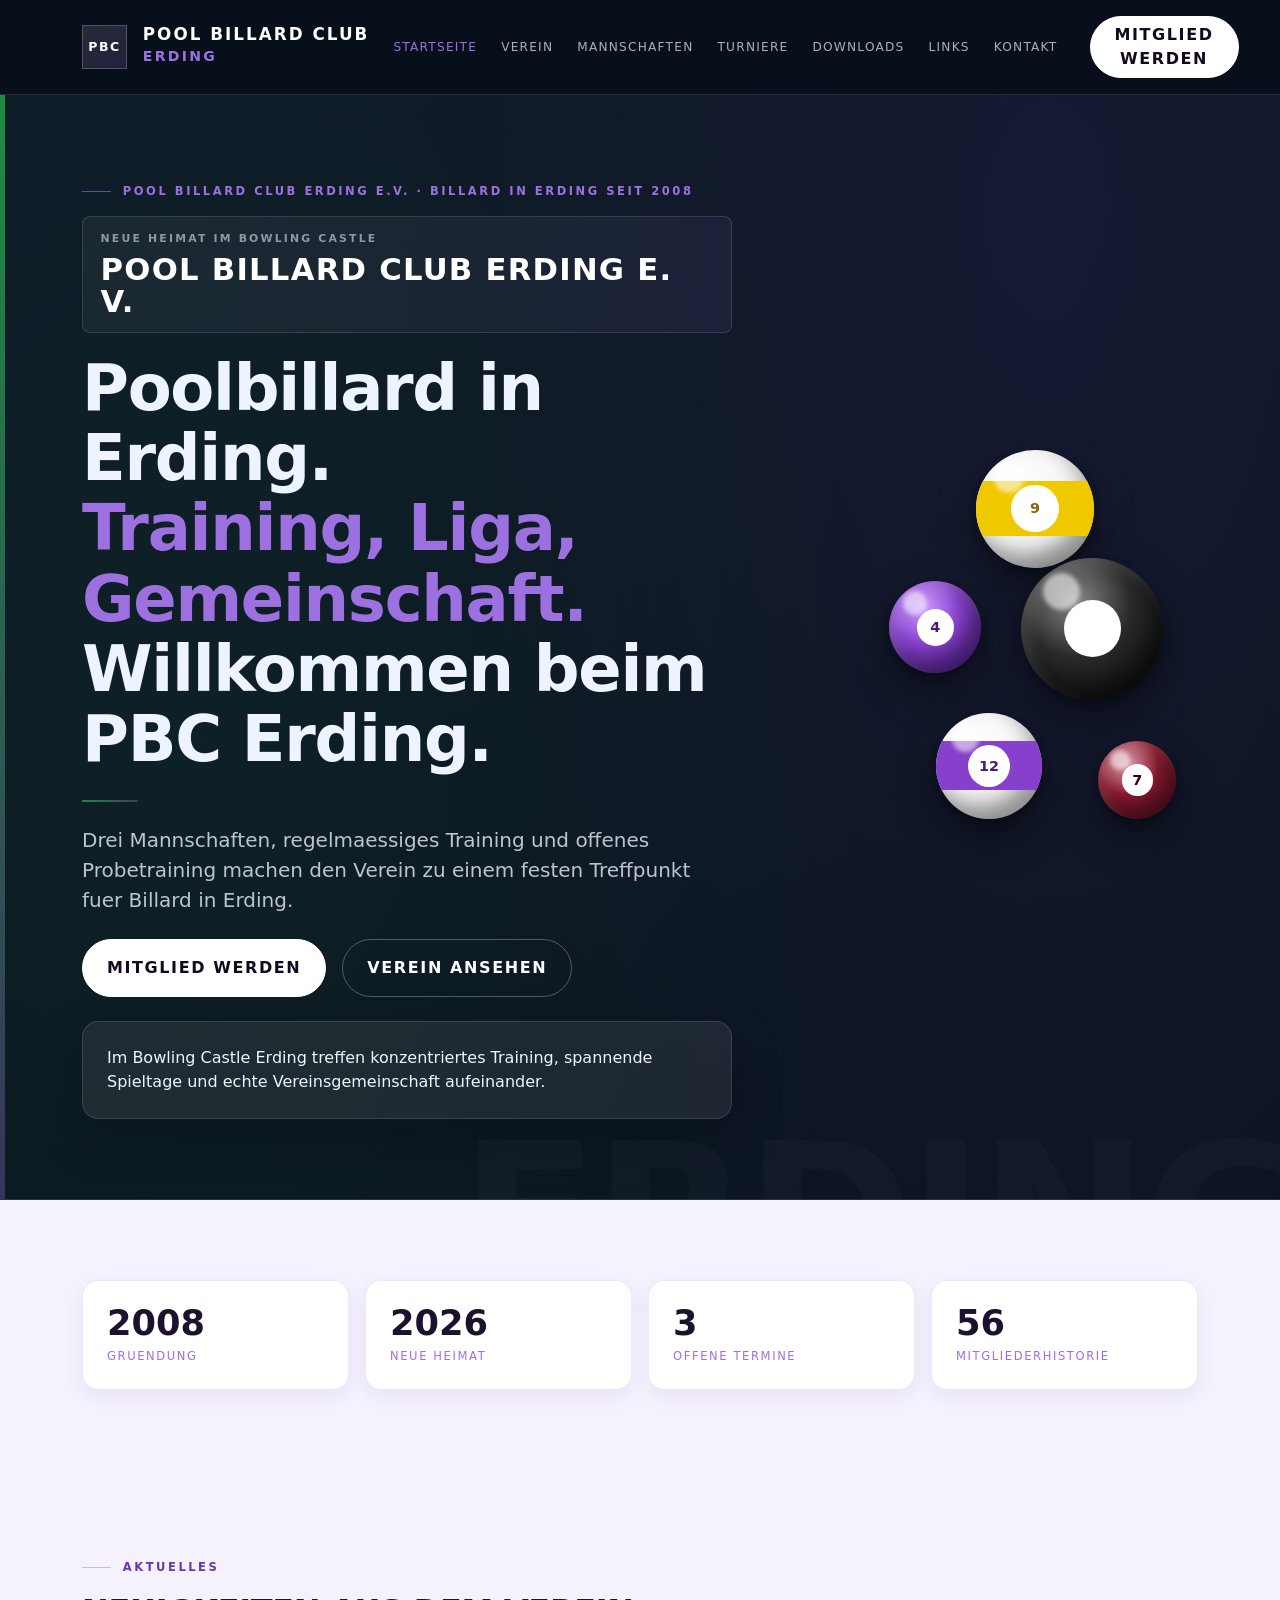
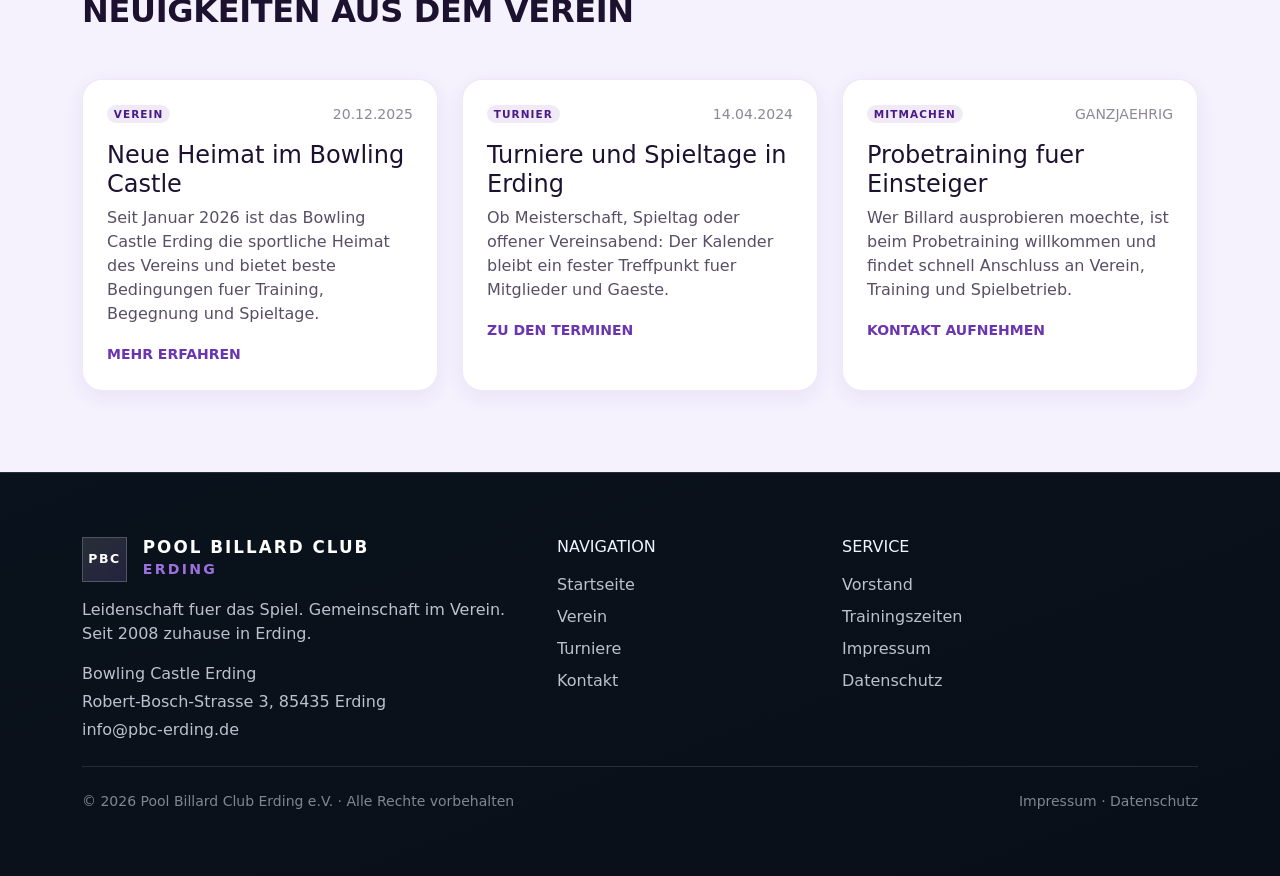
==== index.html @ 635327d1 "Initial commit: PBC Erding website" ====
<!DOCTYPE html>
<html lang="de">
<head>
    <meta charset="UTF-8">
  <meta name="viewport" content="width=device-width, initial-scale=1.0">
  <link rel="preconnect" href="https://cdn.jsdelivr.net">
  <link href="https://cdn.jsdelivr.net/npm/bootstrap@5.3.8/dist/css/bootstrap.min.css" rel="stylesheet">
  <link rel="stylesheet" href="assets/css/site.css">
  <script src="https://cdn.jsdelivr.net/npm/bootstrap@5.3.8/dist/js/bootstrap.bundle.min.js" defer></script>
  <script src="assets/js/site.js" defer></script>
  <title>PBC Erding</title>
  <meta name="description" content="Pool Billard Club Erding e.V. im Bowling Castle Erding. Training, Vereinsleben und Probetraining in Erding.">
</head>
<body>
  <div class="site-shell">
    <div data-include="includes/header.inc.html"></div>
    <main>
      <section class="hero">
        <div class="hero-bar"></div>
        <div class="container">
          <div class="hero-layout">
            <div class="hero-copy">
              <div class="eyebrow">Pool Billard Club Erding e.V. · Billard in Erding seit 2008</div>
              <div class="hero-clubname-wrap">
                <div class="hero-clubname-label">Neue Heimat im Bowling Castle</div>
                <div class="hero-clubname">POOL BILLARD CLUB ERDING E. V.</div>
              </div>
              <h1>Poolbillard in Erding.<br><span class="text-pbc-accent">Training, Liga, Gemeinschaft.</span><br>Willkommen beim PBC Erding.</h1>
              <div class="hero-divider"></div>
              <p class="fs-5 text-pbc-soft">Drei Mannschaften, regelmaessiges Training und offenes Probetraining machen den Verein zu einem festen Treffpunkt fuer Billard in Erding.</p>
              <div class="d-flex flex-wrap gap-3 mt-4">
                <a class="btn btn-pbc-primary rounded-pill px-4 py-3" href="kontakt.html#mitgliedschaft">Mitglied werden</a>
                <a class="btn btn-pbc-outline rounded-pill px-4 py-3" href="verein.html">Verein ansehen</a>
              </div>
              <div class="editor-note rounded-4 p-4 mt-4">Im Bowling Castle Erding treffen konzentriertes Training, spannende Spieltage und echte Vereinsgemeinschaft aufeinander.</div>
            </div>

            <div class="hero-visual" aria-hidden="true">
              <div class="pool-ball ball-9 stripe-9"><span>9</span></div>
              <div class="pool-ball ball-4 solid-4"><span>4</span></div>
              <div class="pool-ball ball-8 eight"><span>8</span></div>
              <div class="pool-ball ball-12 stripe-12"><span>12</span></div>
              <div class="pool-ball ball-7 solid-7"><span>7</span></div>
            </div>
          </div>
        </div>
      </section>

      <section class="section-block bg-pbc-light">
        <div class="container">
          <div class="row g-3">
            <div class="col-6 col-lg-3"><div class="pbc-stat rounded-4 p-4 h-100"><strong>2008</strong><span>Gruendung</span></div></div>
            <div class="col-6 col-lg-3"><div class="pbc-stat rounded-4 p-4 h-100"><strong>2026</strong><span>Neue Heimat</span></div></div>
            <div class="col-6 col-lg-3"><div class="pbc-stat rounded-4 p-4 h-100"><strong>3</strong><span>Offene Termine</span></div></div>
            <div class="col-6 col-lg-3"><div class="pbc-stat rounded-4 p-4 h-100"><strong>56</strong><span>Mitgliederhistorie</span></div></div>
          </div>
        </div>
      </section>

      <section class="section-block bg-pbc-light border-top border-bottom border-pbc">
        <div class="container">
          <div class="mb-5">
            <div class="section-label">Aktuelles</div>
            <h2 class="section-title mt-3 mb-0">Neuigkeiten aus dem Verein</h2>
          </div>
          <div class="row g-4">
            <div class="col-lg-4">
              <article class="pbc-card p-4 h-100">
                <div class="d-flex justify-content-between align-items-center mb-3 small text-pbc-muted text-uppercase"><span class="badge badge-pbc rounded-pill">Verein</span><span>20.12.2025</span></div>
                <h3 class="h4">Neue Heimat im Bowling Castle</h3>
                <p class="text-pbc-soft">Seit Januar 2026 ist das Bowling Castle Erding die sportliche Heimat des Vereins und bietet beste Bedingungen fuer Training, Begegnung und Spieltage.</p>
                <a class="text-pbc-accent text-uppercase fw-semibold small" href="verein.html">Mehr erfahren</a>
              </article>
            </div>
            <div class="col-lg-4">
              <article class="pbc-card p-4 h-100">
                <div class="d-flex justify-content-between align-items-center mb-3 small text-pbc-muted text-uppercase"><span class="badge badge-pbc rounded-pill">Turnier</span><span>14.04.2024</span></div>
                <h3 class="h4">Turniere und Spieltage in Erding</h3>
                <p class="text-pbc-soft">Ob Meisterschaft, Spieltag oder offener Vereinsabend: Der Kalender bleibt ein fester Treffpunkt fuer Mitglieder und Gaeste.</p>
                <a class="text-pbc-accent text-uppercase fw-semibold small" href="turniere.html">Zu den Terminen</a>
              </article>
            </div>
            <div class="col-lg-4">
              <article class="pbc-card p-4 h-100">
                <div class="d-flex justify-content-between align-items-center mb-3 small text-pbc-muted text-uppercase"><span class="badge badge-pbc rounded-pill">Mitmachen</span><span>Ganzjaehrig</span></div>
                <h3 class="h4">Probetraining fuer Einsteiger</h3>
                <p class="text-pbc-soft">Wer Billard ausprobieren moechte, ist beim Probetraining willkommen und findet schnell Anschluss an Verein, Training und Spielbetrieb.</p>
                <a class="text-pbc-accent text-uppercase fw-semibold small" href="kontakt.html">Kontakt aufnehmen</a>
              </article>
            </div>
          </div>
        </div>
      </section>
    </main>
    <div data-include="includes/footer.inc.html"></div>
  </div>
</body>
</html>
---- assets/css/site.css ----
/* ============================================================
   PBC ERDING — site.css
   ============================================================ */

/* === DESIGN TOKENS === */
:root {
  --pbc-bg:           #0e1927;
  --pbc-bg-soft:      #16253a;
  --pbc-panel:        rgba(255, 255, 255, 0.07);
  --pbc-panel-strong: rgba(255, 255, 255, 0.12);
  --pbc-border:       rgba(255, 255, 255, 0.12);
  --pbc-text:         #eef4ff;
  --pbc-text-soft:    rgba(238, 244, 255, 0.78);
  --pbc-text-muted:   rgba(238, 244, 255, 0.52);
  --pbc-accent:       #9d70e0;
  --pbc-accent-strong:#7c3aed;
  --pbc-green:        #1e8c40;
  --pbc-shadow:       0 20px 48px rgba(0, 8, 20, 0.32);
}

html { scroll-behavior: smooth; }

body {
  background:
    radial-gradient(ellipse at 15% 30%, rgba(30, 140, 64, 0.09), transparent 44%),
    radial-gradient(ellipse at 82% 10%, rgba(107, 53, 176, 0.11), transparent 40%),
    linear-gradient(160deg, #0e1927 0%, #080f18 100%);
  color: var(--pbc-text);
}

a { color: inherit; text-decoration: none; }

.site-shell { position: relative; z-index: 1; }

/* === HEADER === */
.site-header {
  background: rgba(8, 15, 26, 0.94);
  backdrop-filter: blur(16px);
  border-bottom: 1px solid var(--pbc-border);
}

.bg-pbc-dark   { background: rgba(22, 37, 58, 0.82); }
.bg-pbc-deeper { background: rgba(8, 13, 22, 0.94);  }

.border-pbc        { border-color: var(--pbc-border) !important; }
.text-pbc-soft     { color: var(--pbc-text-soft)  !important; }
.text-pbc-muted    { color: var(--pbc-text-muted) !important; }
.text-pbc-accent   { color: var(--pbc-accent)     !important; }

/* === BRAND / NAVBAR === */
.navbar-brand-mark {
  width: 2.8rem;
  height: 2.8rem;
  display: inline-grid;
  place-items: center;
  border: 1px solid rgba(255, 255, 255, 0.20);
  background: linear-gradient(145deg, rgba(255,255,255,0.12), rgba(157,112,224,0.18));
  color: #fff;
  font-weight: 800;
  letter-spacing: 0.12em;
  font-size: 0.78rem;
}

.navbar-brand-copy strong,
.footer-brand strong {
  display: block;
  color: #fff;
  font-size: 1.05rem;
  line-height: 1;
  letter-spacing: 0.12em;
  text-transform: uppercase;
}

.navbar-brand-copy span,
.footer-brand span {
  display: block;
  margin-top: 0.2rem;
  color: var(--pbc-accent);
  font-size: 0.88rem;
  letter-spacing: 0.16em;
  text-transform: uppercase;
  font-weight: 600;
}

.navbar .nav-link {
  color: rgba(238, 244, 255, 0.70);
  text-transform: uppercase;
  letter-spacing: 0.10em;
  font-size: 0.76rem;
}

.navbar .nav-link:hover,
.navbar .nav-link.active { color: var(--pbc-accent); }

/* === BUTTONS === */
.btn-pbc-primary {
  background: #ffffff;
  color: #12091e;
  border: 1px solid #ffffff;
  text-transform: uppercase;
  letter-spacing: 0.10em;
  font-weight: 700;
  transition: background 0.18s, color 0.18s, border-color 0.18s;
}

.btn-pbc-primary:hover {
  background: var(--pbc-accent);
  border-color: var(--pbc-accent);
  color: #fff;
}

.btn-pbc-outline {
  border: 1px solid rgba(255, 255, 255, 0.28);
  color: #fff;
  text-transform: uppercase;
  letter-spacing: 0.10em;
  font-weight: 700;
  transition: border-color 0.18s, color 0.18s;
}

.btn-pbc-outline:hover {
  border-color: var(--pbc-accent);
  color: var(--pbc-accent);
}

/* === HERO === */
.hero {
  position: relative;
  min-height: calc(100vh - 76px);
  display: flex;
  align-items: center;
  overflow: hidden;
  border-bottom: 1px solid var(--pbc-border);
}

.hero::after {
  content: "ERDING";
  position: absolute;
  right: -2%;
  bottom: -10%;
  font-size: clamp(6rem, 16vw, 15rem);
  line-height: 0.88;
  color: rgba(255, 255, 255, 0.022);
  font-weight: 900;
  letter-spacing: -0.03em;
  pointer-events: none;
  user-select: none;
}

/* Accent bar — green for billiard feel */
.hero-bar {
  position: absolute;
  left: 0;
  top: 0;
  bottom: 0;
  width: 0.3rem;
  background: linear-gradient(180deg, #1e8c40 0%, rgba(157,112,224,0.30) 100%);
}

.hero-copy,
.page-hero-copy {
  max-width: 720px;
  padding-top: 5rem;
  padding-bottom: 5rem;
}

.page-hero { border-bottom: 1px solid var(--pbc-border); }

/* === LABELS & EYEBROWS === */
.eyebrow,
.section-label {
  display: inline-flex;
  align-items: center;
  gap: 0.75rem;
  color: var(--pbc-accent);
  text-transform: uppercase;
  letter-spacing: 0.22em;
  font-size: 0.72rem;
  font-weight: 700;
}

.eyebrow::before,
.section-label::before {
  content: "";
  width: 1.8rem;
  height: 1px;
  background: rgba(157, 112, 224, 0.60);
}

/* === HEADINGS === */
/* Hero & page headings: readable, not aggressive */
.hero h1 {
  margin-top: 1rem;
  font-size: clamp(2rem, 5.2vw, 4rem);
  font-weight: 700;
  letter-spacing: -0.02em;
  line-height: 1.10;
  /* No text-transform: uppercase – much friendlier */
}

.page-hero h1 {
  margin-top: 0.8rem;
  font-size: clamp(1.8rem, 4vw, 3.2rem);
  font-weight: 700;
  letter-spacing: -0.02em;
  line-height: 1.12;
}

.section-title {
  font-weight: 700;
  letter-spacing: -0.01em;
  text-transform: uppercase;
}

/* Divider line — with green accent */
.hero-divider {
  width: 3.5rem;
  height: 2px;
  margin: 1.6rem 0 1.4rem;
  background: linear-gradient(90deg, var(--pbc-green), rgba(157,112,224,0.35));
  border-radius: 2px;
}

/* === SECTIONS === */
.section-block { padding: 5rem 0; }

/* === PANELS & CARDS === */
.pbc-card,
.pbc-panel,
.pbc-timeline-item,
.pbc-stat,
.editor-note {
  background: var(--pbc-panel);
  border: 1px solid var(--pbc-border);
  box-shadow: var(--pbc-shadow);
}

.pbc-card { border-radius: 1.25rem; }

.pbc-stat strong {
  display: block;
  font-size: 2.2rem;
  font-weight: 700;
  line-height: 1;
}

.pbc-stat span {
  display: block;
  margin-top: 0.5rem;
  color: var(--pbc-accent);
  text-transform: uppercase;
  letter-spacing: 0.14em;
  font-size: 0.72rem;
}

.badge-pbc {
  background: rgba(255, 255, 255, 0.12);
  color: #fff;
  text-transform: uppercase;
  letter-spacing: 0.10em;
}

.list-divider > * + * { border-top: 1px solid var(--pbc-border); }

.pbc-timeline-item {
  position: relative;
  padding: 1.4rem 1.5rem 1.4rem 1.8rem;
}

.pbc-timeline-item::before {
  content: "";
  position: absolute;
  left: 0; top: 0; bottom: 0;
  width: 3px;
  background: linear-gradient(180deg, var(--pbc-green), var(--pbc-accent));
}

/* === FOOTER === */
.footer-shell { border-top: 1px solid var(--pbc-border); }
.footer-link:hover { color: var(--pbc-accent); }

/* === RESPONSIVE (dark sections) === */
@media (max-width: 991.98px) {
  .hero::after { right: -8%; font-size: 6rem; }
}


/* ============================================================
   LIGHT SECTIONS  — bright, friendly, high contrast
   ============================================================ */

.bg-pbc-light {
  /* Warm off-white with the faintest lavender tint */
  background: #f5f1fd;
  color: #1c1230;
}

.bg-pbc-light .section-title,
.bg-pbc-light h1,
.bg-pbc-light h2,
.bg-pbc-light h3,
.bg-pbc-light strong {
  color: #1c1230;
}

.bg-pbc-light .section-label,
.bg-pbc-light .eyebrow,
.bg-pbc-light .text-pbc-accent {
  color: #6b35b0 !important;
}

.bg-pbc-light .section-label::before,
.bg-pbc-light .eyebrow::before {
  background: rgba(107, 53, 176, 0.30);
}

.bg-pbc-light .text-pbc-soft  { color: rgba(28, 18, 48, 0.74) !important; }
.bg-pbc-light .text-pbc-muted { color: rgba(28, 18, 48, 0.50) !important; }

.bg-pbc-light .pbc-card,
.bg-pbc-light .pbc-panel,
.bg-pbc-light .pbc-timeline-item,
.bg-pbc-light .pbc-stat,
.bg-pbc-light .editor-note {
  background: #ffffff;
  border: 1px solid rgba(107, 53, 176, 0.11);
  box-shadow: 0 6px 20px rgba(90, 40, 150, 0.07);
}

.bg-pbc-light .badge-pbc {
  background: rgba(107, 53, 176, 0.10);
  color: #4a1a88;
}

.bg-pbc-light .btn-pbc-outline {
  border-color: rgba(28, 18, 48, 0.20);
  color: #1c1230;
}

.bg-pbc-light .btn-pbc-outline:hover {
  border-color: #6b35b0;
  color: #6b35b0;
}

.bg-pbc-light .border-pbc {
  border-color: rgba(107, 53, 176, 0.12) !important;
}

.bg-pbc-light .list-divider > * + * {
  border-top-color: rgba(107, 53, 176, 0.10);
}

.bg-pbc-light .pbc-timeline-item::before {
  background: linear-gradient(180deg, #1e8c40, #6b35b0);
}


/* ============================================================
   HERO LAYOUT
   ============================================================ */

.hero-layout {
  display: grid;
  grid-template-columns: minmax(0, 1.2fr) minmax(300px, 0.8fr);
  gap: 2rem;
  align-items: center;
}

.hero-copy { max-width: 700px; }

.hero-clubname-wrap {
  margin-top: 1rem;
  margin-bottom: 1.2rem;
  padding: 0.85rem 1.1rem 0.95rem;
  border: 1px solid rgba(255, 255, 255, 0.13);
  border-radius: 0.5rem;
  background: linear-gradient(135deg, rgba(255,255,255,0.05), rgba(157,112,224,0.08));
}

.hero-clubname-label {
  margin-bottom: 0.35rem;
  color: rgba(238, 244, 255, 0.55);
  text-transform: uppercase;
  letter-spacing: 0.20em;
  font-size: 0.68rem;
  font-weight: 600;
}

.hero-clubname {
  font-size: clamp(1.2rem, 2.4vw, 2.2rem);
  line-height: 1.05;
  font-weight: 700;
  letter-spacing: 0.04em;
  text-transform: uppercase;
  color: #ffffff;
}


/* ============================================================
   POOL BILLIARD BALLS  — proper colours + correct stripe clipping
   ============================================================ */

.hero-visual {
  position: relative;
  min-height: 470px;
}

/* ── Base element ── */
.pool-ball {
  position: absolute;
  border-radius: 50%;
  overflow: hidden;          /* ← clips the stripe band to the circle boundary */
  display: grid;
  place-items: center;
  box-shadow:
    inset -10px -14px 20px rgba(0, 0, 0, 0.35),
    inset  8px   8px 14px rgba(255, 255, 255, 0.14),
    0 18px 40px rgba(0, 0, 0, 0.45),
    0  4px  8px rgba(0, 0, 0, 0.20);
  animation: ballFloat 6s ease-in-out infinite;
}

/* ── Shine highlight (::before) ── */
.pool-ball::before {
  content: "";
  position: absolute;
  top: 11%; left: 15%;
  width: 26%; height: 26%;
  border-radius: 50%;
  background: rgba(255, 255, 255, 0.55);
  filter: blur(2px);
  z-index: 3;
  pointer-events: none;
}

/* ── Number circle (span) ── */
.pool-ball span {
  position: relative;
  z-index: 4;
  width: 40%;
  height: 40%;
  display: grid;
  place-items: center;
  border-radius: 50%;
  background: #fff;
  font-size: 0.9rem;
  font-weight: 800;
  color: #111;
  line-height: 1;
}

/* ──────────────────────────────────────────
   SOLID BALLS  (1 – 8)
   Standard pool billiard colours
   ────────────────────────────────────────── */
.ball-1 { background: radial-gradient(circle at 38% 30%, #fff5aa 0%, #f0c800 42%, #a08000 100%); }
.ball-2 { background: radial-gradient(circle at 38% 30%, #aac4ff 0%, #1a50d4 42%, #0d2878 100%); }
.ball-3 { background: radial-gradient(circle at 38% 30%, #ffaaaa 0%, #cc1a1a 42%, #7a0e0e 100%); }
.ball-4 { background: radial-gradient(circle at 38% 30%, #cc99ff 0%, #8640cc 42%, #461880 100%); }
.ball-5 { background: radial-gradient(circle at 38% 30%, #ffcc99 0%, #e8780a 42%, #904800 100%); }
.ball-6 { background: radial-gradient(circle at 38% 30%, #99dd99 0%, #1e8c2e 42%, #0d4e18 100%); }
.ball-7 { background: radial-gradient(circle at 38% 30%, #dd99aa 0%, #8c1a30 42%, #4a0a18 100%); }
.ball-8 { background: radial-gradient(circle at 38% 30%, #888    0%, #2a2a2a 42%, #000000 100%); }

/* Number text tinted to match ball colour */
.ball-1 span { color: #8a6600; }
.ball-2 span { color: #0d2878; }
.ball-3 span { color: #7a0e0e; }
.ball-4 span { color: #461880; }
.ball-5 span { color: #6a3000; }
.ball-6 span { color: #0a3010; }
.ball-7 span { color: #2c0010; }
.ball-8 span { color: #fff;    }

/* ──────────────────────────────────────────
   STRIPE BALLS  (9 – 15)
   White base + coloured horizontal band
   overflow: hidden on .pool-ball clips it
   ────────────────────────────────────────── */
.ball-9, .ball-10, .ball-11, .ball-12,
.ball-13, .ball-14, .ball-15 {
  background: radial-gradient(circle at 38% 30%, #ffffff 0%, #f2f2f2 55%, #c8c8c8 100%);
}

/* Stripe bands via ::after — z-index 1 sits below the number circle */
.ball-9::after  { content: ""; position: absolute; inset: 27% 0; background: #f0c800; z-index: 1; }
.ball-10::after { content: ""; position: absolute; inset: 27% 0; background: #1a50d4; z-index: 1; }
.ball-11::after { content: ""; position: absolute; inset: 27% 0; background: #cc1a1a; z-index: 1; }
.ball-12::after { content: ""; position: absolute; inset: 27% 0; background: #8640cc; z-index: 1; }
.ball-13::after { content: ""; position: absolute; inset: 27% 0; background: #e8780a; z-index: 1; }
.ball-14::after { content: ""; position: absolute; inset: 27% 0; background: #1e8c2e; z-index: 1; }
.ball-15::after { content: ""; position: absolute; inset: 27% 0; background: #8c1a30; z-index: 1; }

/* Numbers on stripe balls use the stripe colour */
.ball-9  span { color: #8a6600; }
.ball-10 span { color: #0d2878; }
.ball-11 span { color: #7a0e0e; }
.ball-12 span { color: #461880; }
.ball-13 span { color: #6a3000; }
.ball-14 span { color: #0a3010; }
.ball-15 span { color: #2c0010; }


/* ── Positions & sizes (hero visual) ── */
.stripe-9 {
  width: 118px; height: 118px;
  top: 8%;  right: 24%;
  animation-delay: 0s;
}

.solid-4 {
  width: 92px; height: 92px;
  top: 36%; right: 50%;
  animation-delay: -1.6s;
}

.eight {
  width: 142px; height: 142px;
  top: 31%; right: 8%;
  animation-delay: -2.9s;
}

.stripe-12 {
  width: 106px; height: 106px;
  top: 64%; right: 36%;
  animation-delay: -1.1s;
}

.solid-7 {
  width: 78px; height: 78px;
  top: 70%; right: 5%;
  animation-delay: -2.1s;
}

@keyframes ballFloat {
  0%,  100% { transform: translateY(0)    translateX(0)   rotate(0deg);  }
  33%        { transform: translateY(-9px) translateX(3px) rotate(2deg);  }
  66%        { transform: translateY(-4px) translateX(-2px) rotate(-1deg); }
}

@media (max-width: 991.98px) {
  .hero-layout { grid-template-columns: 1fr; }
  .hero-visual  { min-height: 280px; margin-top: -1rem; }
}

@media (max-width: 767.98px) {
  .hero-clubname { font-size: 1.3rem; }
  .hero-visual   { min-height: 220px; transform: scale(0.85); transform-origin: center top; }
}
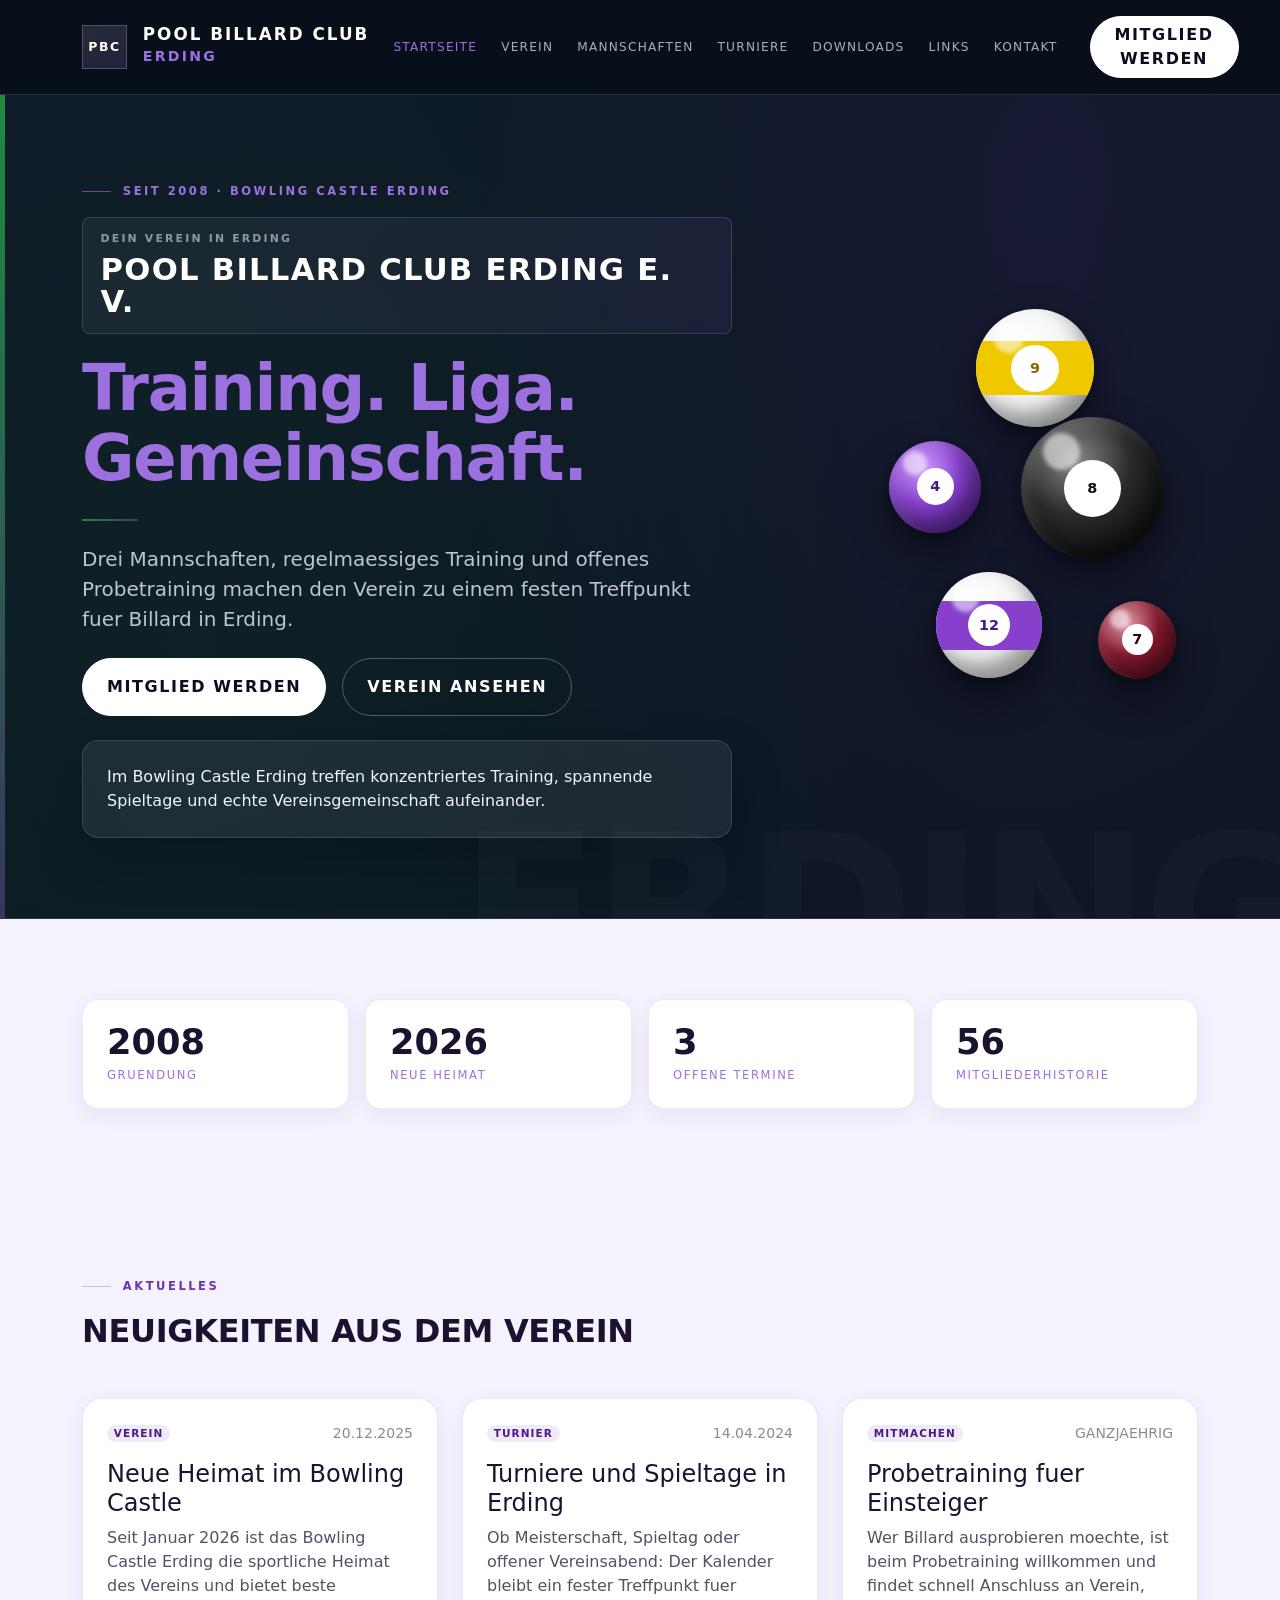
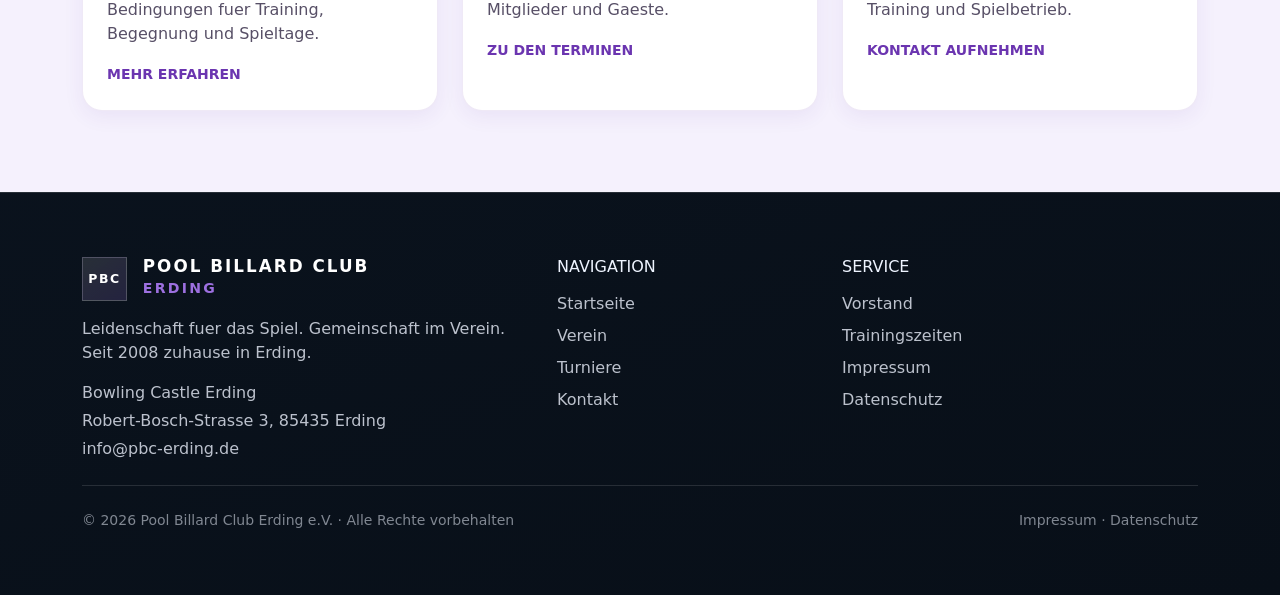
==== commit fc0f2006: "Fix: Zahl 8 auf schwarzer Kugel sichtbar machen - ball-8 span: color #fff → #111 (weiß auf weiß war " ====
--- a/index.html
+++ b/index.html
@@ -20,12 +20,12 @@
         <div class="container">
           <div class="hero-layout">
             <div class="hero-copy">
-              <div class="eyebrow">Pool Billard Club Erding e.V. · Billard in Erding seit 2008</div>
+              <div class="eyebrow">Seit 2008 · Bowling Castle Erding</div>
               <div class="hero-clubname-wrap">
-                <div class="hero-clubname-label">Neue Heimat im Bowling Castle</div>
+                <div class="hero-clubname-label">Dein Verein in Erding</div>
                 <div class="hero-clubname">POOL BILLARD CLUB ERDING E. V.</div>
               </div>
-              <h1>Poolbillard in Erding.<br><span class="text-pbc-accent">Training, Liga, Gemeinschaft.</span><br>Willkommen beim PBC Erding.</h1>
+              <h1><span class="text-pbc-accent">Training. Liga. Gemeinschaft.</span></h1>
               <div class="hero-divider"></div>
               <p class="fs-5 text-pbc-soft">Drei Mannschaften, regelmaessiges Training und offenes Probetraining machen den Verein zu einem festen Treffpunkt fuer Billard in Erding.</p>
               <div class="d-flex flex-wrap gap-3 mt-4">
--- a/assets/css/site.css
+++ b/assets/css/site.css
@@ -470,7 +470,7 @@
 .ball-5 span { color: #6a3000; }
 .ball-6 span { color: #0a3010; }
 .ball-7 span { color: #2c0010; }
-.ball-8 span { color: #fff;    }
+.ball-8 span { color: #111;    }
 
 /* ──────────────────────────────────────────
    STRIPE BALLS  (9 – 15)
